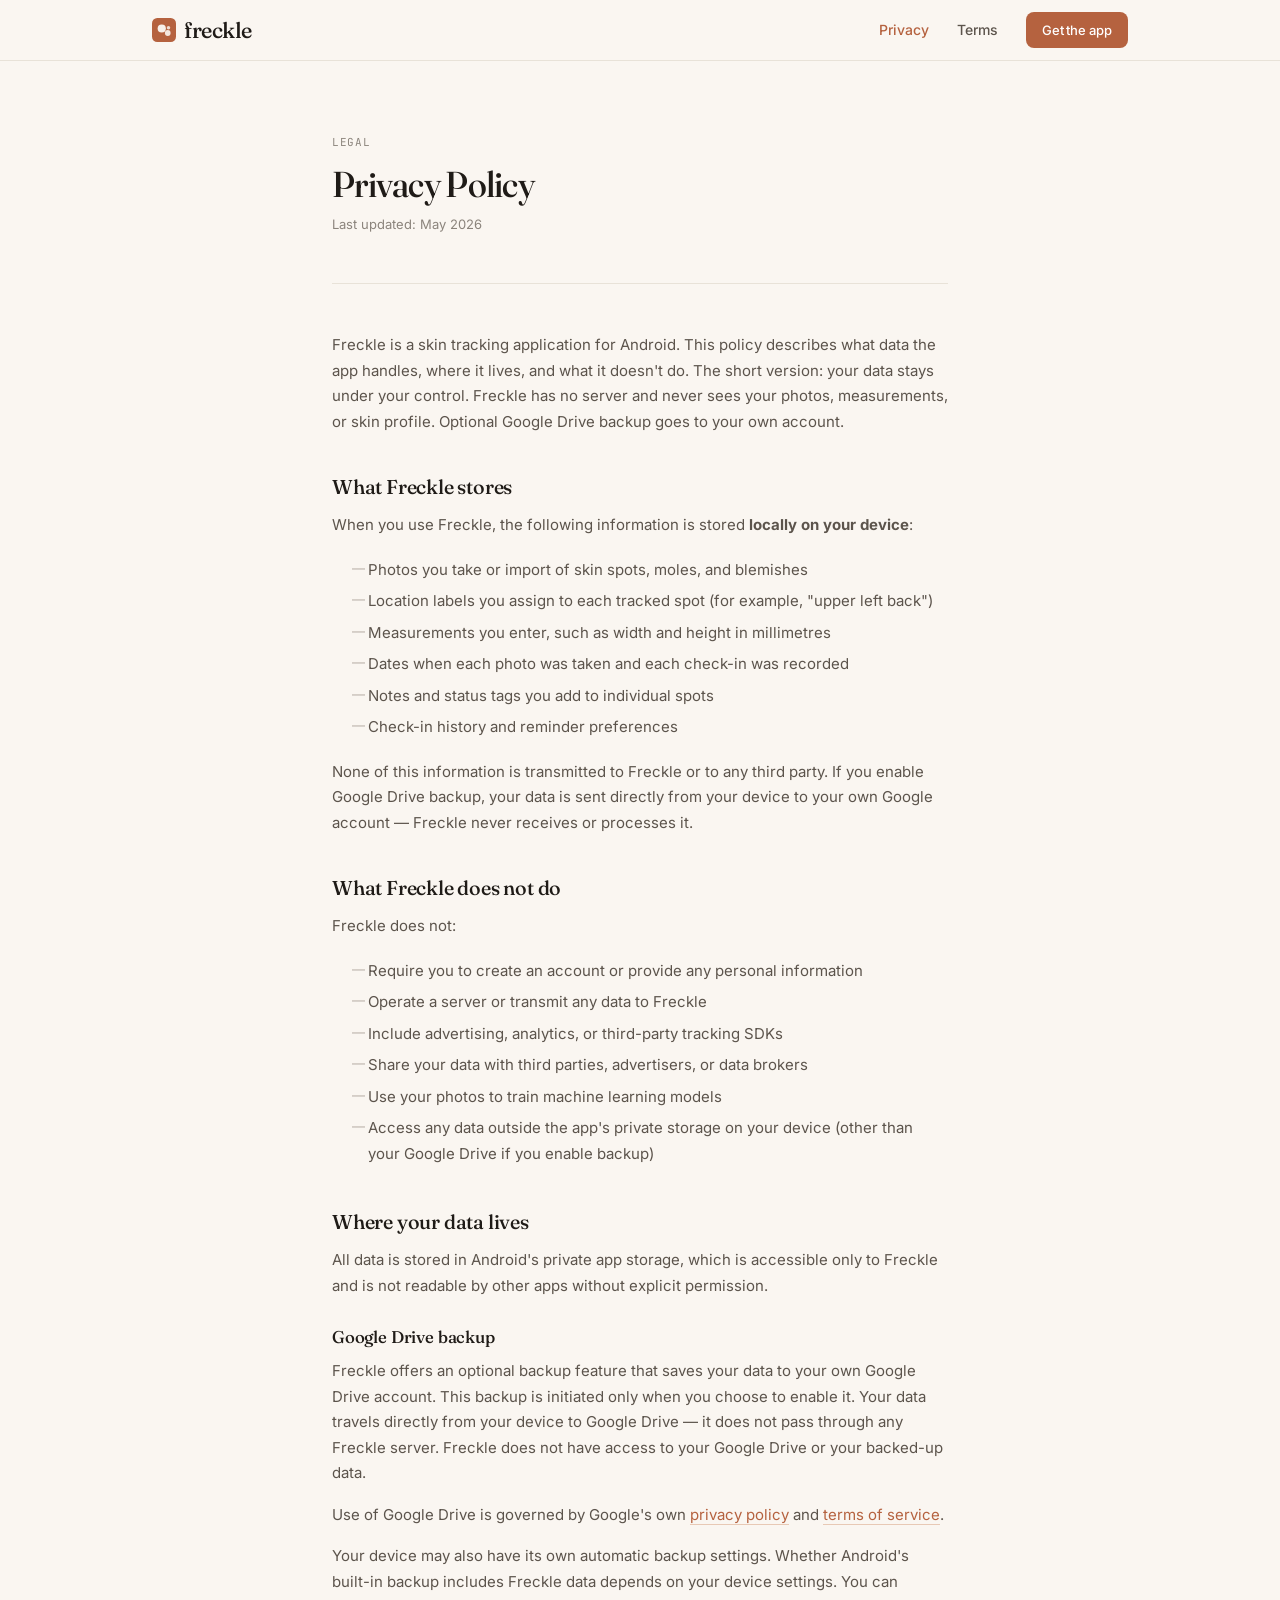
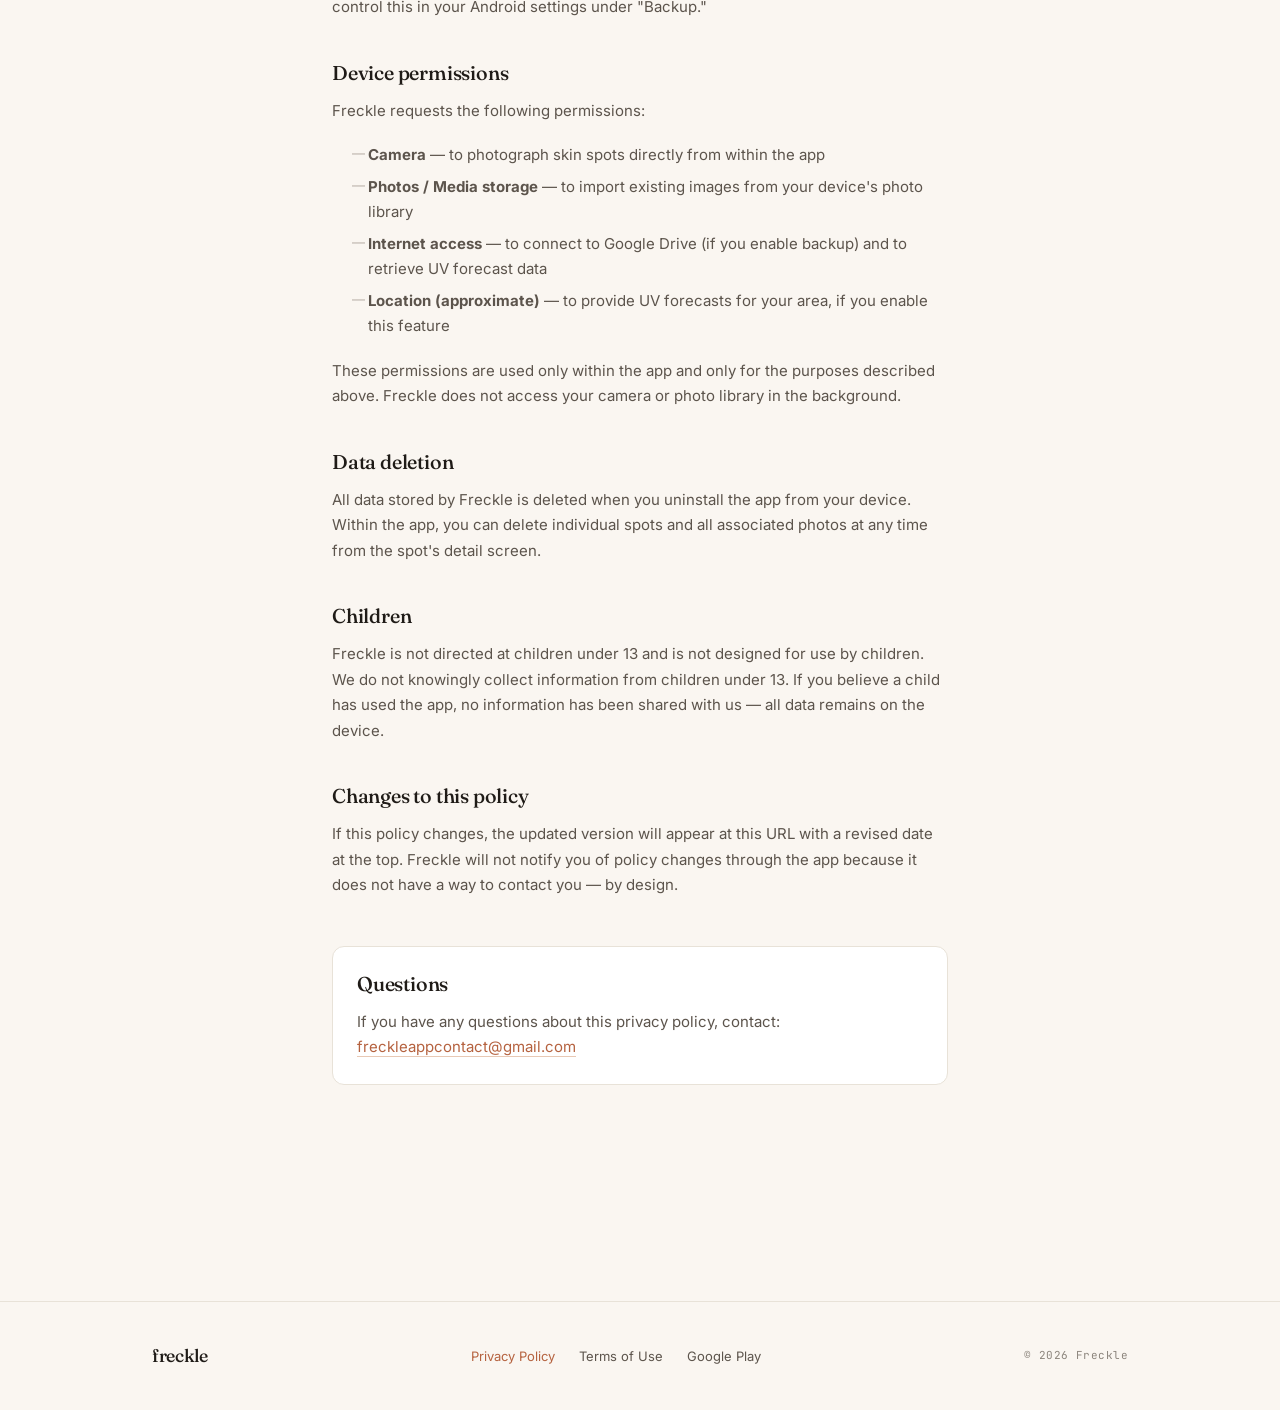
==== privacy.html @ 95dea442 "Update website to reflect current app: mockups, store assets, legal pages - Standardize all phone mo" ====
<!DOCTYPE html>
<html lang="en">
<head>
  <meta charset="UTF-8">
  <meta name="viewport" content="width=device-width, initial-scale=1.0">
  <title>Privacy Policy — Freckle</title>
  <meta name="description" content="Freckle privacy policy. Your data stays under your control. No Freckle servers, no accounts, no tracking.">
  <link rel="canonical" href="https://freckle-app.com/privacy.html">
  <link rel="icon" type="image/svg+xml" href="favicon.svg">
  <link rel="stylesheet" href="style.css">
</head>
<body>

<!-- ============ NAV ============ -->
<nav class="site-nav">
  <div class="container">
    <a href="index.html" class="nav-logo">
      <img src="favicon.svg" alt="" class="nav-logo-mark" width="24" height="24">
      freckle
    </a>
    <div class="nav-links">
      <a href="privacy.html" style="color: var(--clay);">Privacy</a>
      <a href="terms.html">Terms</a>
      <a href="https://play.google.com/store/apps/details?id=com.freckle.android" target="_blank" rel="noopener" class="btn btn-primary" style="padding: 8px 16px; font-size: 13px;">Get the app</a>
    </div>
  </div>
</nav>

<!-- ============ CONTENT ============ -->
<main>
  <div class="prose-page">

    <p class="page-eyebrow">Legal</p>
    <h1>Privacy Policy</h1>
    <p class="prose-updated">Last updated: May 2026</p>

    <p>Freckle is a skin tracking application for Android. This policy describes what data the app handles, where it lives, and what it doesn't do. The short version: your data stays under your control. Freckle has no server and never sees your photos, measurements, or skin profile. Optional Google Drive backup goes to your own account.</p>

    <h2>What Freckle stores</h2>

    <p>When you use Freckle, the following information is stored <strong>locally on your device</strong>:</p>

    <ul>
      <li>Photos you take or import of skin spots, moles, and blemishes</li>
      <li>Location labels you assign to each tracked spot (for example, "upper left back")</li>
      <li>Measurements you enter, such as width and height in millimetres</li>
      <li>Dates when each photo was taken and each check-in was recorded</li>
      <li>Notes and status tags you add to individual spots</li>
      <li>Check-in history and reminder preferences</li>
    </ul>

    <p>None of this information is transmitted to Freckle or to any third party. If you enable Google Drive backup, your data is sent directly from your device to your own Google account — Freckle never receives or processes it.</p>

    <h2>What Freckle does not do</h2>

    <p>Freckle does not:</p>

    <ul>
      <li>Require you to create an account or provide any personal information</li>
      <li>Operate a server or transmit any data to Freckle</li>
      <li>Include advertising, analytics, or third-party tracking SDKs</li>
      <li>Share your data with third parties, advertisers, or data brokers</li>
      <li>Use your photos to train machine learning models</li>
      <li>Access any data outside the app's private storage on your device (other than your Google Drive if you enable backup)</li>
    </ul>

    <h2>Where your data lives</h2>

    <p>All data is stored in Android's private app storage, which is accessible only to Freckle and is not readable by other apps without explicit permission.</p>

    <h3>Google Drive backup</h3>

    <p>Freckle offers an optional backup feature that saves your data to your own Google Drive account. This backup is initiated only when you choose to enable it. Your data travels directly from your device to Google Drive — it does not pass through any Freckle server. Freckle does not have access to your Google Drive or your backed-up data.</p>

    <p>Use of Google Drive is governed by Google's own <a href="https://policies.google.com/privacy" target="_blank" rel="noopener">privacy policy</a> and <a href="https://policies.google.com/terms" target="_blank" rel="noopener">terms of service</a>.</p>

    <p>Your device may also have its own automatic backup settings. Whether Android's built-in backup includes Freckle data depends on your device settings. You can control this in your Android settings under "Backup."</p>

    <h2>Device permissions</h2>

    <p>Freckle requests the following permissions:</p>

    <ul>
      <li><strong>Camera</strong> — to photograph skin spots directly from within the app</li>
      <li><strong>Photos / Media storage</strong> — to import existing images from your device's photo library</li>
      <li><strong>Internet access</strong> — to connect to Google Drive (if you enable backup) and to retrieve UV forecast data</li>
      <li><strong>Location (approximate)</strong> — to provide UV forecasts for your area, if you enable this feature</li>
    </ul>

    <p>These permissions are used only within the app and only for the purposes described above. Freckle does not access your camera or photo library in the background.</p>

    <h2>Data deletion</h2>

    <p>All data stored by Freckle is deleted when you uninstall the app from your device. Within the app, you can delete individual spots and all associated photos at any time from the spot's detail screen.</p>

    <h2>Children</h2>

    <p>Freckle is not directed at children under 13 and is not designed for use by children. We do not knowingly collect information from children under 13. If you believe a child has used the app, no information has been shared with us — all data remains on the device.</p>

    <h2>Changes to this policy</h2>

    <p>If this policy changes, the updated version will appear at this URL with a revised date at the top. Freckle will not notify you of policy changes through the app because it does not have a way to contact you — by design.</p>

    <div class="prose-contact">
      <h2 style="margin-top: 0;">Questions</h2>
      <p>If you have any questions about this privacy policy, contact: <a href="mailto:freckleappcontact@gmail.com">freckleappcontact@gmail.com</a></p>
    </div>

  </div>
</main>

<!-- ============ FOOTER ============ -->
<footer class="site-footer">
  <div class="container">
    <span class="footer-logo">freckle</span>
    <nav class="footer-links">
      <a href="privacy.html" style="color: var(--clay);">Privacy Policy</a>
      <a href="terms.html">Terms of Use</a>
      
      <a href="https://play.google.com/store/apps/details?id=com.freckle.android" target="_blank" rel="noopener">Google Play</a>
    </nav>
    <span class="footer-copy">&copy; 2026 Freckle</span>
  </div>
</footer>

</body>
</html>
---- style.css ----
/* ============================================================
   Freckle — freckle-app.com
   Shared stylesheet · Design Guide v1 · May 2026
   ============================================================ */

/* ---- Google Fonts ----------------------------------------- */
@import url('https://fonts.googleapis.com/css2?family=Fraunces:ital,opsz,wght@0,9..144,400;0,9..144,500;0,9..144,600;1,9..144,400&family=Inter:wght@400;500;600;700&family=JetBrains+Mono:wght@400;500&display=swap');

/* ---- Tokens ----------------------------------------------- */
:root {
  /* Surfaces */
  --bone:   #FAF6F1;
  --paper:  #FFFFFF;
  --stone:  #F0EBE3;
  --shell:  #E8E2D8;

  /* Ink */
  --ink:      #1F1B17;
  --graphite: #5C544C;
  --slate:    #8B847C;
  --mist:     #B8B0A6;

  /* Brand */
  --clay:       #B5623F;
  --clay-deep:  #8E4727;
  --clay-light: #E8C9B5;
  --clay-tint:  #F5E5D8;

  /* Functional */
  --sage:        #7E8E6E;
  --sage-light:  #DBE0D0;
  --amber:       #C8893A;
  --amber-light: #F2DFB8;
  --rust:        #A04A2D;
  --rust-light:  #ECCFC0;

  /* Lines */
  --hairline: #E8E2D8;
  --border:   #D6CFC2;

  /* Type */
  --serif: 'Fraunces', Georgia, serif;
  --sans:  'Inter', -apple-system, BlinkMacSystemFont, sans-serif;
  --mono:  'JetBrains Mono', 'SF Mono', Consolas, monospace;

  /* Layout */
  --max-w: 1040px;
  --gutter: 32px;
}

/* ---- Reset ------------------------------------------------- */
*, *::before, *::after { box-sizing: border-box; margin: 0; padding: 0; }

html {
  -webkit-font-smoothing: antialiased;
  -moz-osx-font-smoothing: grayscale;
  scroll-behavior: smooth;
}

body {
  font-family: var(--sans);
  background: var(--bone);
  color: var(--ink);
  line-height: 1.55;
  font-size: 16px;
}

img { display: block; max-width: 100%; }

a {
  color: var(--clay);
  text-decoration: none;
}

/* ---- Typography ------------------------------------------- */
.display {
  font-family: var(--serif);
  font-weight: 400;
  font-size: clamp(40px, 6vw, 64px);
  line-height: 1.05;
  letter-spacing: -0.025em;
  font-variation-settings: "opsz" 144;
  color: var(--ink);
}

.h1 {
  font-family: var(--serif);
  font-weight: 500;
  font-size: clamp(28px, 4vw, 40px);
  line-height: 1.15;
  letter-spacing: -0.02em;
  font-variation-settings: "opsz" 80;
  color: var(--ink);
}

.h2 {
  font-family: var(--serif);
  font-weight: 500;
  font-size: clamp(20px, 2.5vw, 26px);
  line-height: 1.25;
  letter-spacing: -0.015em;
  font-variation-settings: "opsz" 36;
  color: var(--ink);
}

.lead {
  font-family: var(--sans);
  font-size: clamp(16px, 2vw, 19px);
  line-height: 1.6;
  color: var(--graphite);
  font-weight: 400;
}

.micro {
  font-family: var(--mono);
  font-size: 11px;
  letter-spacing: 0.06em;
  text-transform: uppercase;
  color: var(--slate);
  font-weight: 500;
}

/* ---- Layout ----------------------------------------------- */
.container {
  max-width: var(--max-w);
  margin: 0 auto;
  padding: 0 var(--gutter);
}

/* ---- Navigation ------------------------------------------- */
.site-nav {
  position: sticky;
  top: 0;
  z-index: 100;
  background: rgba(250, 246, 241, 0.92);
  backdrop-filter: blur(12px);
  -webkit-backdrop-filter: blur(12px);
  border-bottom: 1px solid var(--hairline);
}

.site-nav .container {
  display: flex;
  align-items: center;
  justify-content: space-between;
  height: 60px;
}

.nav-logo {
  display: inline-flex;
  align-items: center;
  gap: 8px;
  font-family: var(--serif);
  font-size: 22px;
  font-weight: 500;
  letter-spacing: -0.02em;
  color: var(--ink);
  font-variation-settings: "opsz" 36;
  border: none;
}

.nav-logo-mark {
  width: 24px;
  height: 24px;
  display: block;
}

.nav-links {
  display: flex;
  align-items: center;
  gap: 28px;
}

.nav-links a {
  font-size: 14px;
  font-weight: 500;
  color: var(--graphite);
  border: none;
  transition: color 150ms;
}

.nav-links a:hover { color: var(--clay); }
.nav-links a.btn-primary { color: white; }
.nav-links a.btn-primary:hover { color: white; }

/* ---- Buttons ---------------------------------------------- */
.btn {
  display: inline-flex;
  align-items: center;
  justify-content: center;
  gap: 8px;
  font-family: var(--sans);
  font-weight: 500;
  font-size: 14px;
  padding: 11px 20px;
  border-radius: 8px;
  border: 1px solid transparent;
  cursor: pointer;
  transition: background 150ms, border-color 150ms, color 150ms;
  letter-spacing: -0.005em;
  text-decoration: none;
  white-space: nowrap;
}

.btn-primary {
  background: var(--clay);
  color: white;
  border-color: var(--clay);
}
.btn-primary:hover { background: var(--clay-deep); border-color: var(--clay-deep); }

.btn-secondary {
  background: var(--paper);
  color: var(--ink);
  border-color: var(--border);
}
.btn-secondary:hover { background: var(--stone); }

.btn-lg {
  font-size: 16px;
  padding: 14px 28px;
  border-radius: 10px;
}

/* ---- Tags ------------------------------------------------- */
.tag {
  display: inline-flex;
  align-items: center;
  gap: 5px;
  font-size: 12px;
  font-weight: 500;
  padding: 3px 10px;
  border-radius: 999px;
  font-family: var(--sans);
}
.tag-stable  { background: var(--sage-light);  color: #4F5C3F; }
.tag-watch   { background: var(--amber-light); color: #6E4A0F; }
.tag-neutral { background: var(--stone);       color: var(--graphite); }

/* ---- Site footer ------------------------------------------ */
.site-footer {
  border-top: 1px solid var(--hairline);
  padding: 40px 0;
  margin-top: 96px;
}

.site-footer .container {
  display: flex;
  align-items: center;
  justify-content: space-between;
  flex-wrap: wrap;
  gap: 20px;
}

.footer-logo {
  font-family: var(--serif);
  font-size: 18px;
  font-weight: 500;
  letter-spacing: -0.02em;
  color: var(--ink);
  font-variation-settings: "opsz" 36;
}

.footer-links {
  display: flex;
  gap: 24px;
}

.footer-links a {
  font-size: 13px;
  color: var(--graphite);
  border: none;
  transition: color 150ms;
}
.footer-links a:hover { color: var(--clay); }

.footer-copy {
  font-family: var(--mono);
  font-size: 11px;
  color: var(--slate);
  letter-spacing: 0.04em;
}

/* ---- Legal page prose ------------------------------------- */
.prose-page {
  max-width: 680px;
  margin: 0 auto;
  padding: 72px var(--gutter) 120px;
}

.prose-page .page-eyebrow {
  font-family: var(--mono);
  font-size: 11px;
  letter-spacing: 0.06em;
  text-transform: uppercase;
  color: var(--slate);
  margin-bottom: 12px;
}

.prose-page h1 {
  font-family: var(--serif);
  font-weight: 500;
  font-size: 36px;
  line-height: 1.15;
  letter-spacing: -0.02em;
  font-variation-settings: "opsz" 80;
  color: var(--ink);
  margin-bottom: 8px;
}

.prose-page .prose-updated {
  font-size: 13px;
  color: var(--slate);
  margin-bottom: 48px;
  padding-bottom: 48px;
  border-bottom: 1px solid var(--hairline);
}

.prose-page h2 {
  font-family: var(--serif);
  font-weight: 500;
  font-size: 20px;
  line-height: 1.3;
  letter-spacing: -0.01em;
  font-variation-settings: "opsz" 36;
  color: var(--ink);
  margin-top: 40px;
  margin-bottom: 12px;
}

.prose-page h3 {
  font-family: var(--serif);
  font-weight: 500;
  font-size: 17px;
  line-height: 1.3;
  letter-spacing: -0.01em;
  font-variation-settings: "opsz" 36;
  color: var(--ink);
  margin-top: 28px;
  margin-bottom: 10px;
}

.prose-page p {
  font-size: 15px;
  line-height: 1.7;
  color: var(--graphite);
  margin-bottom: 16px;
}

.prose-page ul {
  margin: 0 0 16px 0;
  padding-left: 20px;
  list-style: none;
}

.prose-page ul li {
  font-size: 15px;
  line-height: 1.7;
  color: var(--graphite);
  padding: 3px 0;
  padding-left: 16px;
  position: relative;
}

.prose-page ul li::before {
  content: '—';
  position: absolute;
  left: 0;
  color: var(--mist);
  font-size: 13px;
}

.prose-page a {
  color: var(--clay);
  border-bottom: 1px solid var(--clay-light);
}

.prose-page .prose-contact {
  margin-top: 48px;
  padding: 24px;
  background: var(--paper);
  border: 1px solid var(--hairline);
  border-radius: 12px;
}

.prose-page .prose-contact p {
  margin-bottom: 0;
}

/* ---- Responsive ------------------------------------------- */
@media (max-width: 768px) {
  :root { --gutter: 20px; }

  .nav-links { gap: 18px; }

  .site-footer .container {
    flex-direction: column;
    align-items: flex-start;
    gap: 16px;
  }

  .prose-page {
    padding-top: 48px;
    padding-bottom: 80px;
  }
}

@media (max-width: 480px) {
  .nav-links a { font-size: 13px; }
  .footer-links { flex-direction: column; gap: 12px; }
}
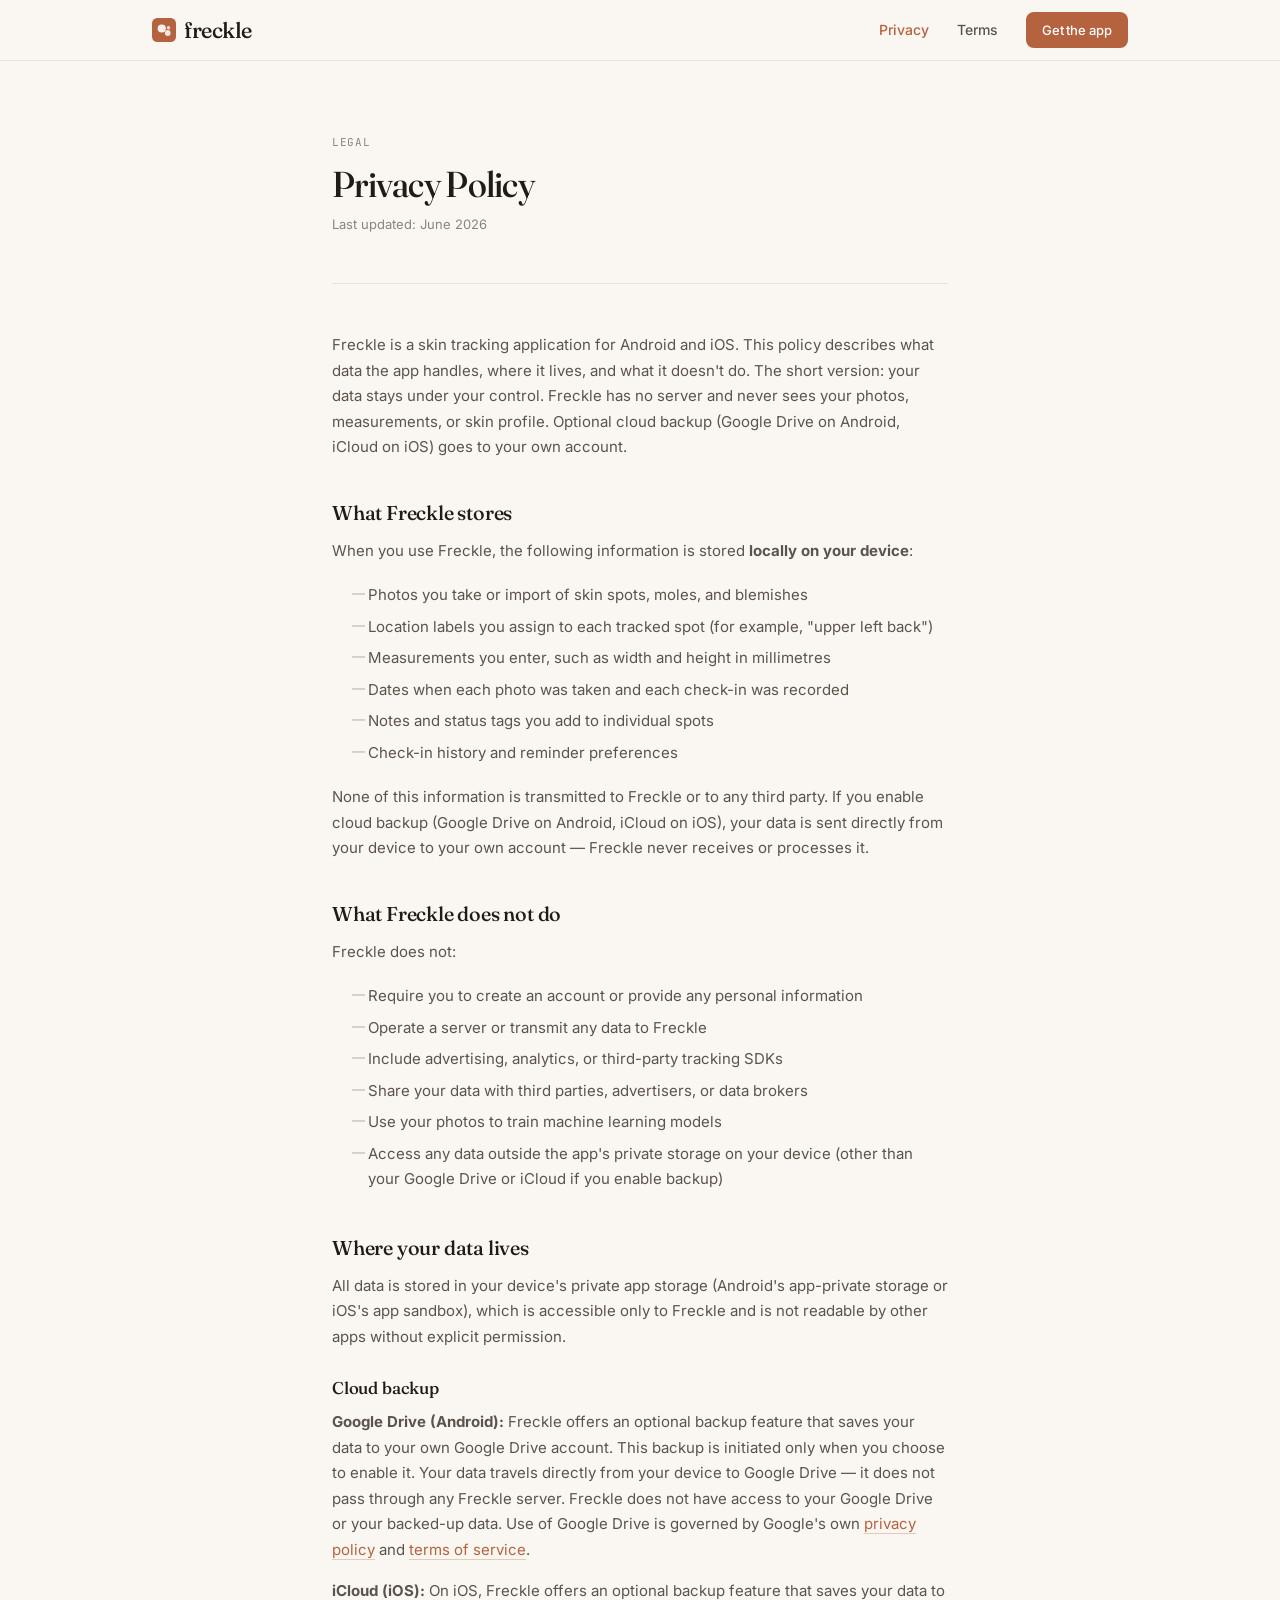
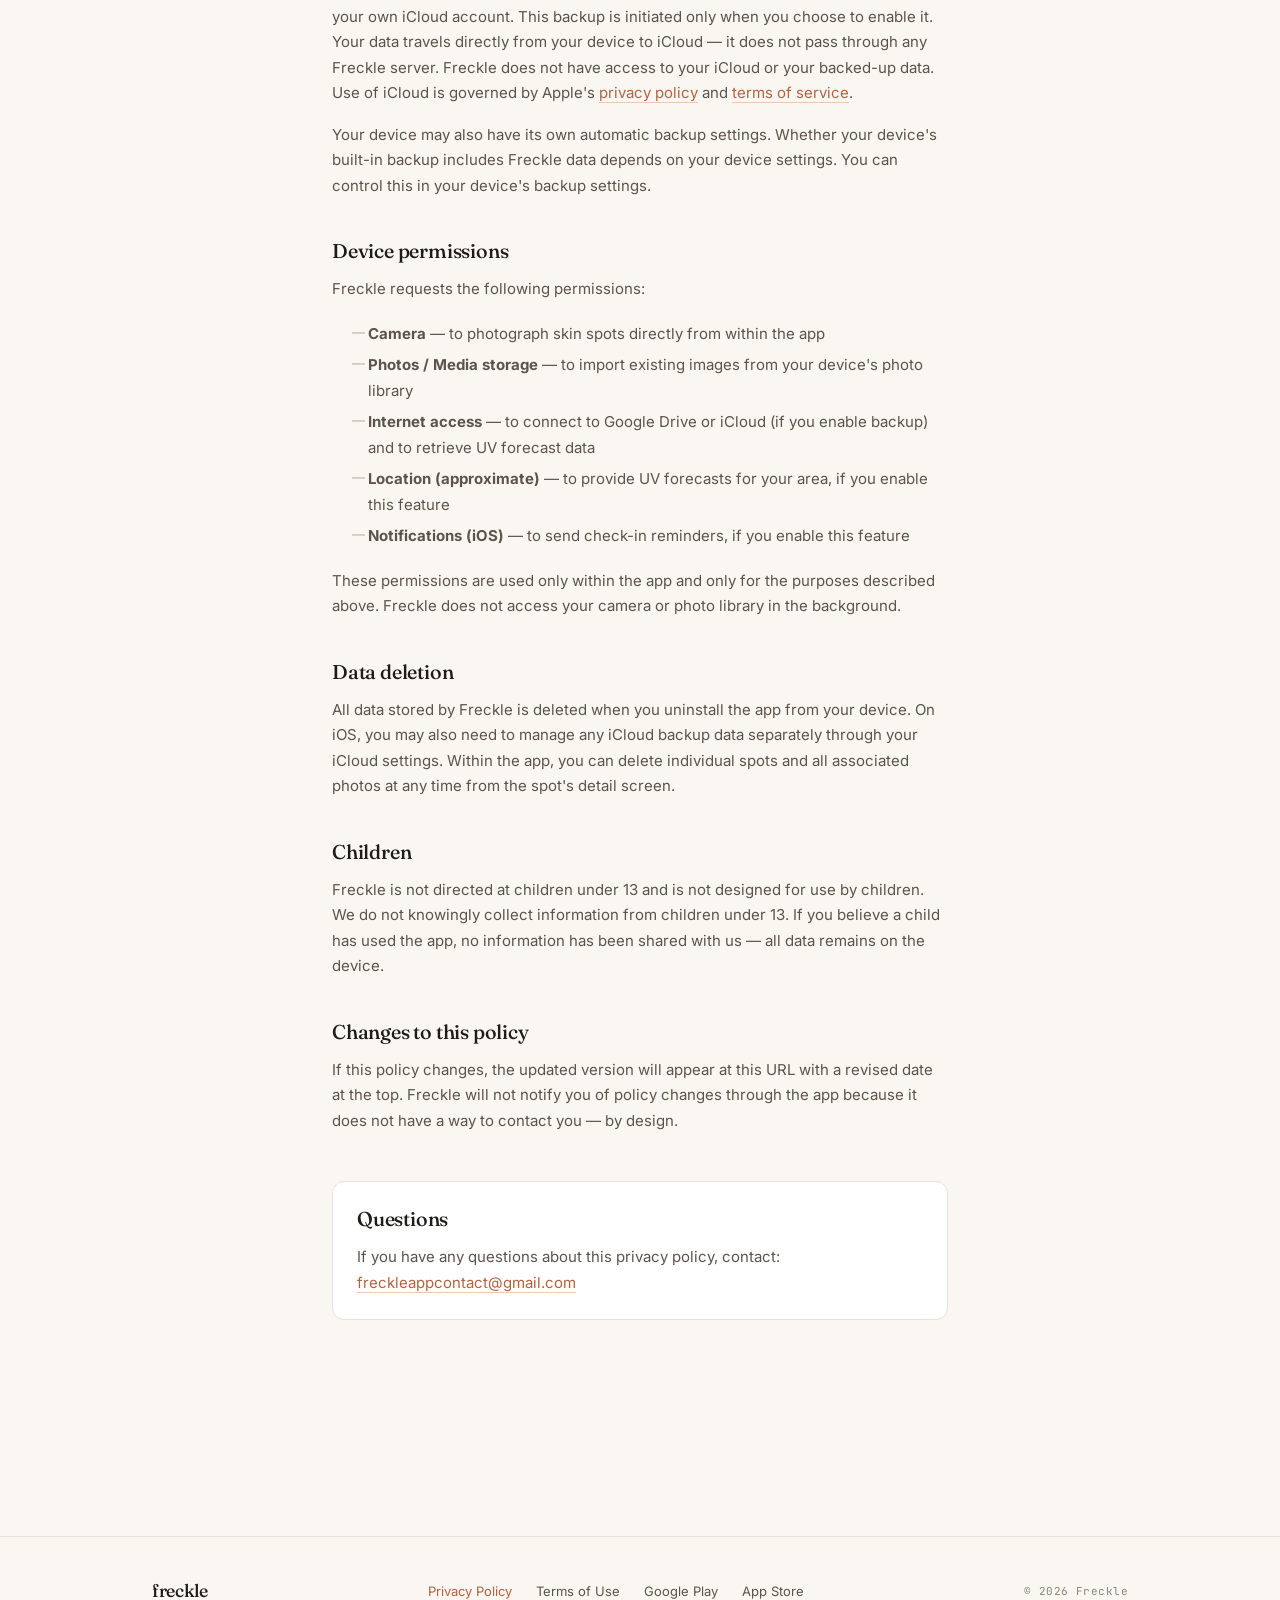
==== commit 0a2d08d1: "Update terms and privacy policy to cover iOS Add iCloud backup, App Store references, and iOS-specif" ====
--- a/privacy.html
+++ b/privacy.html
@@ -21,7 +21,7 @@
     <div class="nav-links">
       <a href="privacy.html" style="color: var(--clay);">Privacy</a>
       <a href="terms.html">Terms</a>
-      <a href="https://play.google.com/store/apps/details?id=com.freckle.android" target="_blank" rel="noopener" class="btn btn-primary" style="padding: 8px 16px; font-size: 13px;">Get the app</a>
+      <a href="index.html" class="btn btn-primary" style="padding: 8px 16px; font-size: 13px;">Get the app</a>
     </div>
   </div>
 </nav>
@@ -32,9 +32,9 @@
 
     <p class="page-eyebrow">Legal</p>
     <h1>Privacy Policy</h1>
-    <p class="prose-updated">Last updated: May 2026</p>
+    <p class="prose-updated">Last updated: June 2026</p>
 
-    <p>Freckle is a skin tracking application for Android. This policy describes what data the app handles, where it lives, and what it doesn't do. The short version: your data stays under your control. Freckle has no server and never sees your photos, measurements, or skin profile. Optional Google Drive backup goes to your own account.</p>
+    <p>Freckle is a skin tracking application for Android and iOS. This policy describes what data the app handles, where it lives, and what it doesn't do. The short version: your data stays under your control. Freckle has no server and never sees your photos, measurements, or skin profile. Optional cloud backup (Google Drive on Android, iCloud on iOS) goes to your own account.</p>
 
     <h2>What Freckle stores</h2>
 
@@ -49,7 +49,7 @@
       <li>Check-in history and reminder preferences</li>
     </ul>
 
-    <p>None of this information is transmitted to Freckle or to any third party. If you enable Google Drive backup, your data is sent directly from your device to your own Google account — Freckle never receives or processes it.</p>
+    <p>None of this information is transmitted to Freckle or to any third party. If you enable cloud backup (Google Drive on Android, iCloud on iOS), your data is sent directly from your device to your own account — Freckle never receives or processes it.</p>
 
     <h2>What Freckle does not do</h2>
 
@@ -61,20 +61,20 @@
       <li>Include advertising, analytics, or third-party tracking SDKs</li>
       <li>Share your data with third parties, advertisers, or data brokers</li>
       <li>Use your photos to train machine learning models</li>
-      <li>Access any data outside the app's private storage on your device (other than your Google Drive if you enable backup)</li>
+      <li>Access any data outside the app's private storage on your device (other than your Google Drive or iCloud if you enable backup)</li>
     </ul>
 
     <h2>Where your data lives</h2>
 
-    <p>All data is stored in Android's private app storage, which is accessible only to Freckle and is not readable by other apps without explicit permission.</p>
+    <p>All data is stored in your device's private app storage (Android's app-private storage or iOS's app sandbox), which is accessible only to Freckle and is not readable by other apps without explicit permission.</p>
 
-    <h3>Google Drive backup</h3>
+    <h3>Cloud backup</h3>
 
-    <p>Freckle offers an optional backup feature that saves your data to your own Google Drive account. This backup is initiated only when you choose to enable it. Your data travels directly from your device to Google Drive — it does not pass through any Freckle server. Freckle does not have access to your Google Drive or your backed-up data.</p>
+    <p><strong>Google Drive (Android):</strong> Freckle offers an optional backup feature that saves your data to your own Google Drive account. This backup is initiated only when you choose to enable it. Your data travels directly from your device to Google Drive — it does not pass through any Freckle server. Freckle does not have access to your Google Drive or your backed-up data. Use of Google Drive is governed by Google's own <a href="https://policies.google.com/privacy" target="_blank" rel="noopener">privacy policy</a> and <a href="https://policies.google.com/terms" target="_blank" rel="noopener">terms of service</a>.</p>
 
-    <p>Use of Google Drive is governed by Google's own <a href="https://policies.google.com/privacy" target="_blank" rel="noopener">privacy policy</a> and <a href="https://policies.google.com/terms" target="_blank" rel="noopener">terms of service</a>.</p>
+    <p><strong>iCloud (iOS):</strong> On iOS, Freckle offers an optional backup feature that saves your data to your own iCloud account. This backup is initiated only when you choose to enable it. Your data travels directly from your device to iCloud — it does not pass through any Freckle server. Freckle does not have access to your iCloud or your backed-up data. Use of iCloud is governed by Apple's <a href="https://www.apple.com/legal/privacy/" target="_blank" rel="noopener">privacy policy</a> and <a href="https://www.apple.com/legal/internet-services/icloud/" target="_blank" rel="noopener">terms of service</a>.</p>
 
-    <p>Your device may also have its own automatic backup settings. Whether Android's built-in backup includes Freckle data depends on your device settings. You can control this in your Android settings under "Backup."</p>
+    <p>Your device may also have its own automatic backup settings. Whether your device's built-in backup includes Freckle data depends on your device settings. You can control this in your device's backup settings.</p>
 
     <h2>Device permissions</h2>
 
@@ -83,15 +83,16 @@
     <ul>
       <li><strong>Camera</strong> — to photograph skin spots directly from within the app</li>
       <li><strong>Photos / Media storage</strong> — to import existing images from your device's photo library</li>
-      <li><strong>Internet access</strong> — to connect to Google Drive (if you enable backup) and to retrieve UV forecast data</li>
+      <li><strong>Internet access</strong> — to connect to Google Drive or iCloud (if you enable backup) and to retrieve UV forecast data</li>
       <li><strong>Location (approximate)</strong> — to provide UV forecasts for your area, if you enable this feature</li>
+      <li><strong>Notifications (iOS)</strong> — to send check-in reminders, if you enable this feature</li>
     </ul>
 
     <p>These permissions are used only within the app and only for the purposes described above. Freckle does not access your camera or photo library in the background.</p>
 
     <h2>Data deletion</h2>
 
-    <p>All data stored by Freckle is deleted when you uninstall the app from your device. Within the app, you can delete individual spots and all associated photos at any time from the spot's detail screen.</p>
+    <p>All data stored by Freckle is deleted when you uninstall the app from your device. On iOS, you may also need to manage any iCloud backup data separately through your iCloud settings. Within the app, you can delete individual spots and all associated photos at any time from the spot's detail screen.</p>
 
     <h2>Children</h2>
 
@@ -118,6 +119,7 @@
       <a href="terms.html">Terms of Use</a>
       
       <a href="https://play.google.com/store/apps/details?id=com.freckle.android" target="_blank" rel="noopener">Google Play</a>
+      <a href="https://apps.apple.com/app/freckle-skin-tracker/id6746408562" target="_blank" rel="noopener">App Store</a>
     </nav>
     <span class="footer-copy">&copy; 2026 Freckle</span>
   </div>
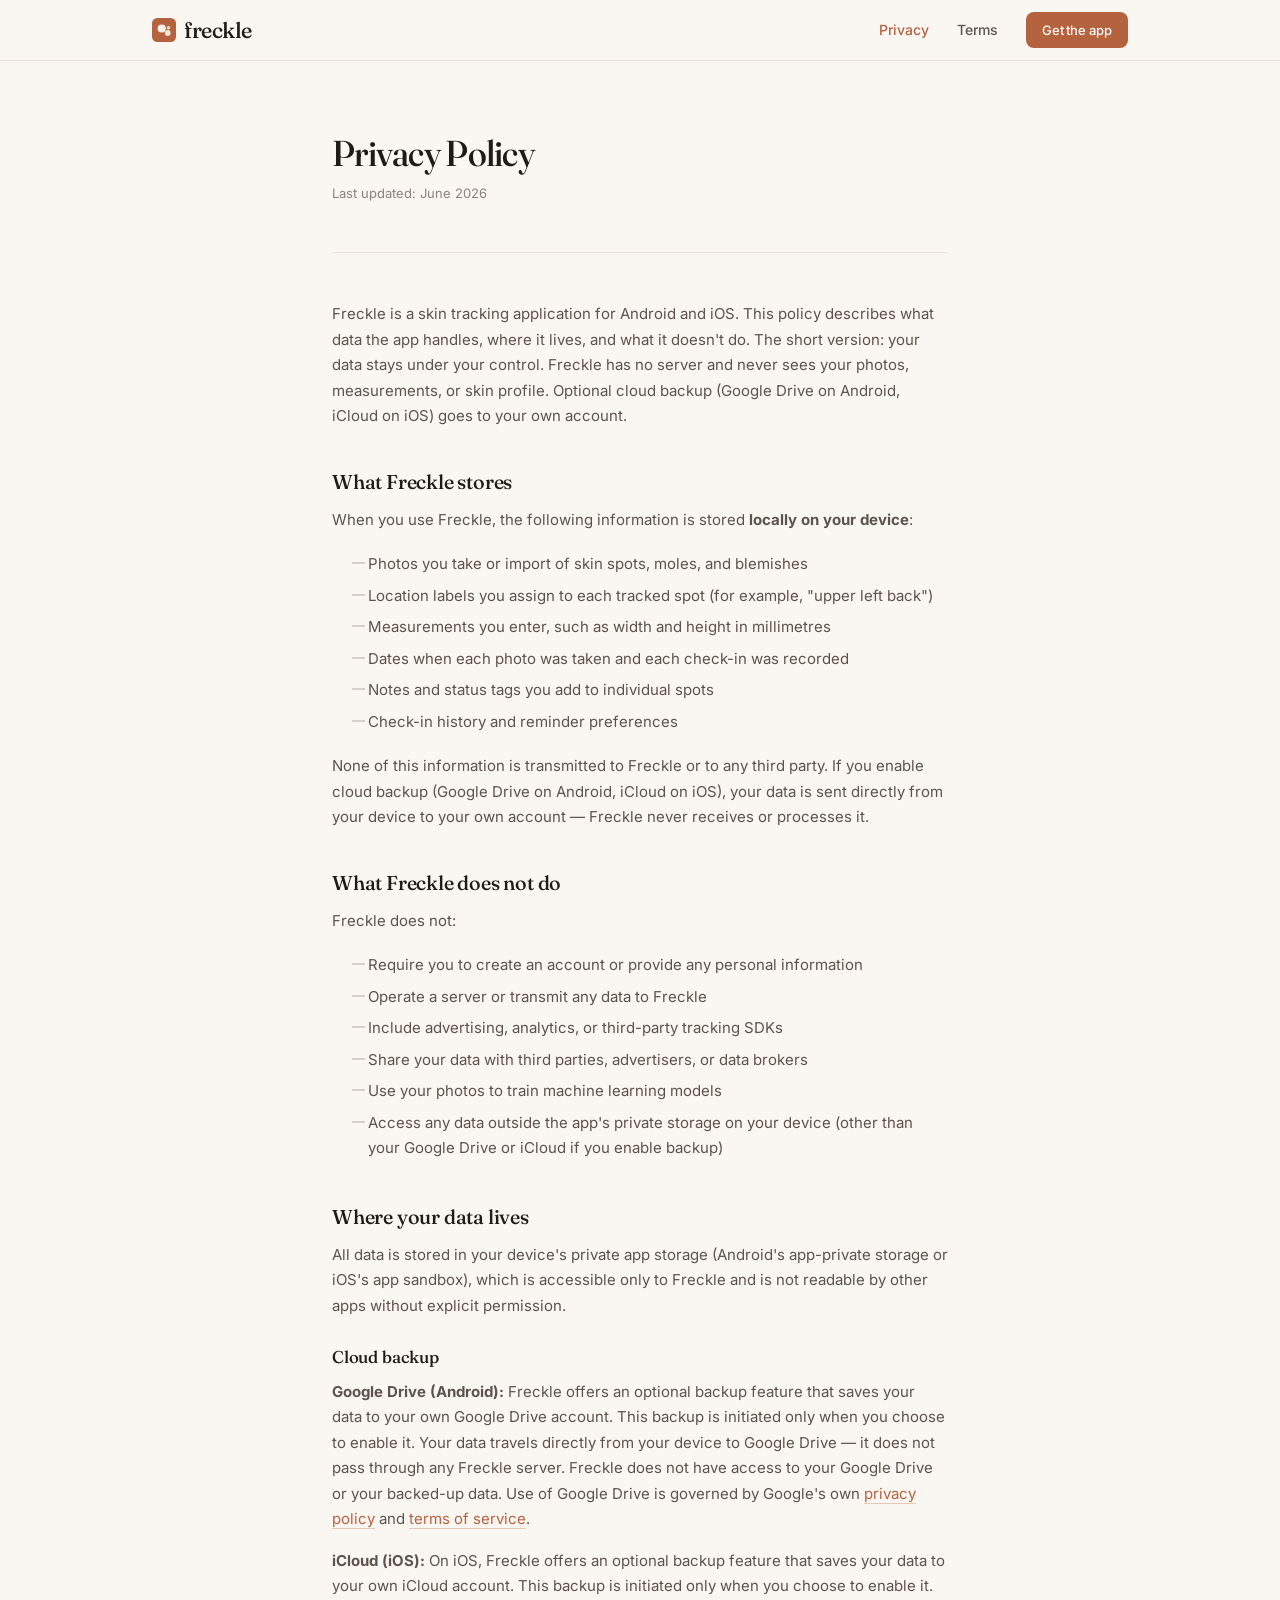
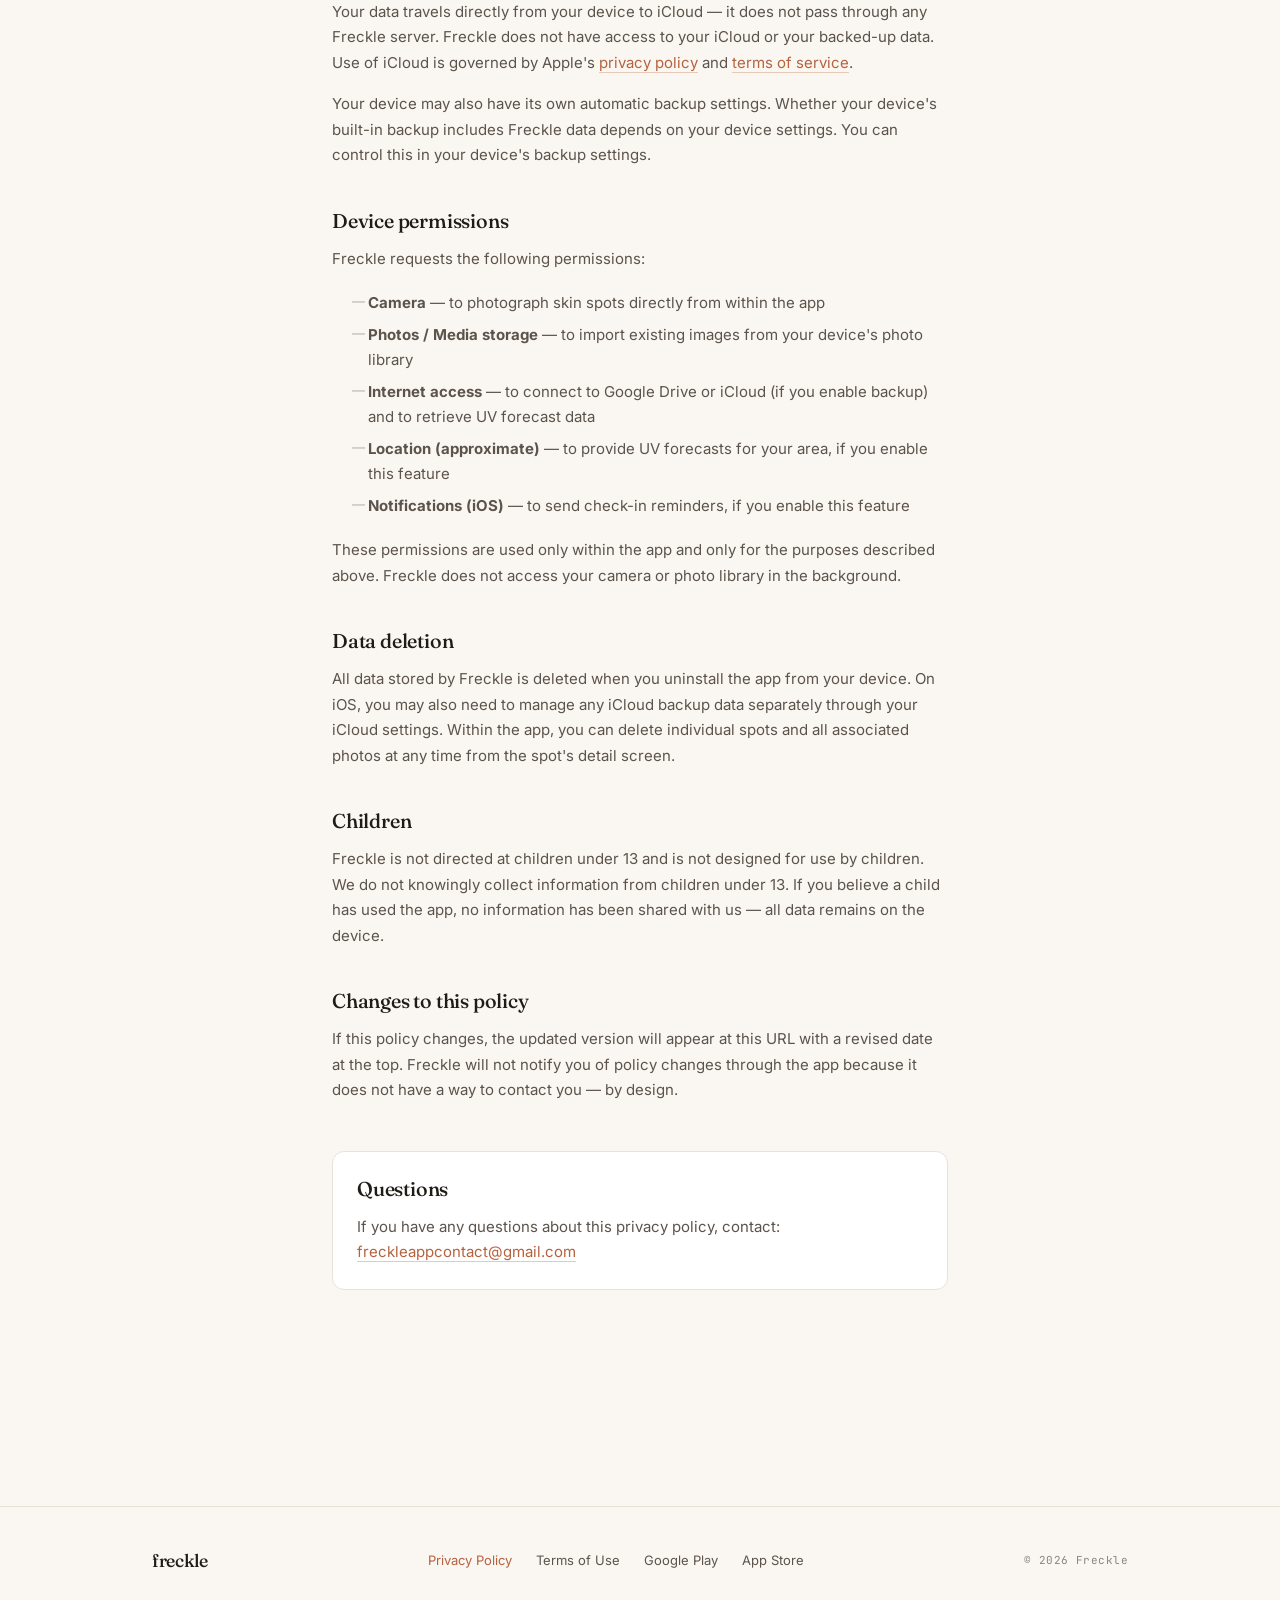
==== commit 31610798: "Simplify layout, drop icon bullets and banner comments" ====
--- a/privacy.html
+++ b/privacy.html
@@ -11,7 +11,6 @@
 </head>
 <body>
 
-<!-- ============ NAV ============ -->
 <nav class="site-nav">
   <div class="container">
     <a href="index.html" class="nav-logo">
@@ -26,11 +25,9 @@
   </div>
 </nav>
 
-<!-- ============ CONTENT ============ -->
 <main>
   <div class="prose-page">
 
-    <p class="page-eyebrow">Legal</p>
     <h1>Privacy Policy</h1>
     <p class="prose-updated">Last updated: June 2026</p>
 
@@ -110,7 +107,6 @@
   </div>
 </main>
 
-<!-- ============ FOOTER ============ -->
 <footer class="site-footer">
   <div class="container">
     <span class="footer-logo">freckle</span>
@@ -119,7 +115,7 @@
       <a href="terms.html">Terms of Use</a>
       
       <a href="https://play.google.com/store/apps/details?id=com.freckle.android" target="_blank" rel="noopener">Google Play</a>
-      <a href="https://apps.apple.com/app/freckle-skin-tracker/id6746408562" target="_blank" rel="noopener">App Store</a>
+      <a href="https://apps.apple.com/us/app/freckle-app/id6777828034" target="_blank" rel="noopener">App Store</a>
     </nav>
     <span class="footer-copy">&copy; 2026 Freckle</span>
   </div>
--- a/style.css
+++ b/style.css
@@ -1,54 +1,40 @@
-/* ============================================================
-   Freckle — freckle-app.com
-   Shared stylesheet · Design Guide v1 · May 2026
-   ============================================================ */
-
-/* ---- Google Fonts ----------------------------------------- */
+
 @import url('https://fonts.googleapis.com/css2?family=Fraunces:ital,opsz,wght@0,9..144,400;0,9..144,500;0,9..144,600;1,9..144,400&family=Inter:wght@400;500;600;700&family=JetBrains+Mono:wght@400;500&display=swap');
 
-/* ---- Tokens ----------------------------------------------- */
 :root {
-  /* Surfaces */
-  --bone:   #FAF6F1;
+    --bone:   #FAF6F1;
   --paper:  #FFFFFF;
   --stone:  #F0EBE3;
   --shell:  #E8E2D8;
 
-  /* Ink */
-  --ink:      #1F1B17;
+    --ink:      #1F1B17;
   --graphite: #5C544C;
   --slate:    #8B847C;
   --mist:     #B8B0A6;
 
-  /* Brand */
-  --clay:       #B5623F;
+    --clay:       #B5623F;
   --clay-deep:  #8E4727;
   --clay-light: #E8C9B5;
   --clay-tint:  #F5E5D8;
 
-  /* Functional */
-  --sage:        #7E8E6E;
+    --sage:        #7E8E6E;
   --sage-light:  #DBE0D0;
   --amber:       #C8893A;
   --amber-light: #F2DFB8;
   --rust:        #A04A2D;
   --rust-light:  #ECCFC0;
 
-  /* Lines */
-  --hairline: #E8E2D8;
+    --hairline: #E8E2D8;
   --border:   #D6CFC2;
 
-  /* Type */
-  --serif: 'Fraunces', Georgia, serif;
+    --serif: 'Fraunces', Georgia, serif;
   --sans:  'Inter', -apple-system, BlinkMacSystemFont, sans-serif;
   --mono:  'JetBrains Mono', 'SF Mono', Consolas, monospace;
 
-  /* Layout */
-  --max-w: 1040px;
+    --max-w: 1040px;
   --gutter: 32px;
 }
 
-/* ---- Reset ------------------------------------------------- */
 *, *::before, *::after { box-sizing: border-box; margin: 0; padding: 0; }
 
 html {
@@ -72,7 +58,6 @@
   text-decoration: none;
 }
 
-/* ---- Typography ------------------------------------------- */
 .display {
   font-family: var(--serif);
   font-weight: 400;
@@ -120,21 +105,17 @@
   font-weight: 500;
 }
 
-/* ---- Layout ----------------------------------------------- */
 .container {
   max-width: var(--max-w);
   margin: 0 auto;
   padding: 0 var(--gutter);
 }
 
-/* ---- Navigation ------------------------------------------- */
 .site-nav {
   position: sticky;
   top: 0;
   z-index: 100;
-  background: rgba(250, 246, 241, 0.92);
-  backdrop-filter: blur(12px);
-  -webkit-backdrop-filter: blur(12px);
+  background: var(--bone);
   border-bottom: 1px solid var(--hairline);
 }
 
@@ -182,7 +163,6 @@
 .nav-links a.btn-primary { color: white; }
 .nav-links a.btn-primary:hover { color: white; }
 
-/* ---- Buttons ---------------------------------------------- */
 .btn {
   display: inline-flex;
   align-items: center;
@@ -221,7 +201,6 @@
   border-radius: 10px;
 }
 
-/* ---- Tags ------------------------------------------------- */
 .tag {
   display: inline-flex;
   align-items: center;
@@ -236,7 +215,6 @@
 .tag-watch   { background: var(--amber-light); color: #6E4A0F; }
 .tag-neutral { background: var(--stone);       color: var(--graphite); }
 
-/* ---- Site footer ------------------------------------------ */
 .site-footer {
   border-top: 1px solid var(--hairline);
   padding: 40px 0;
@@ -280,7 +258,6 @@
   letter-spacing: 0.04em;
 }
 
-/* ---- Legal page prose ------------------------------------- */
 .prose-page {
   max-width: 680px;
   margin: 0 auto;
@@ -386,7 +363,6 @@
   margin-bottom: 0;
 }
 
-/* ---- Responsive ------------------------------------------- */
 @media (max-width: 768px) {
   :root { --gutter: 20px; }
 
